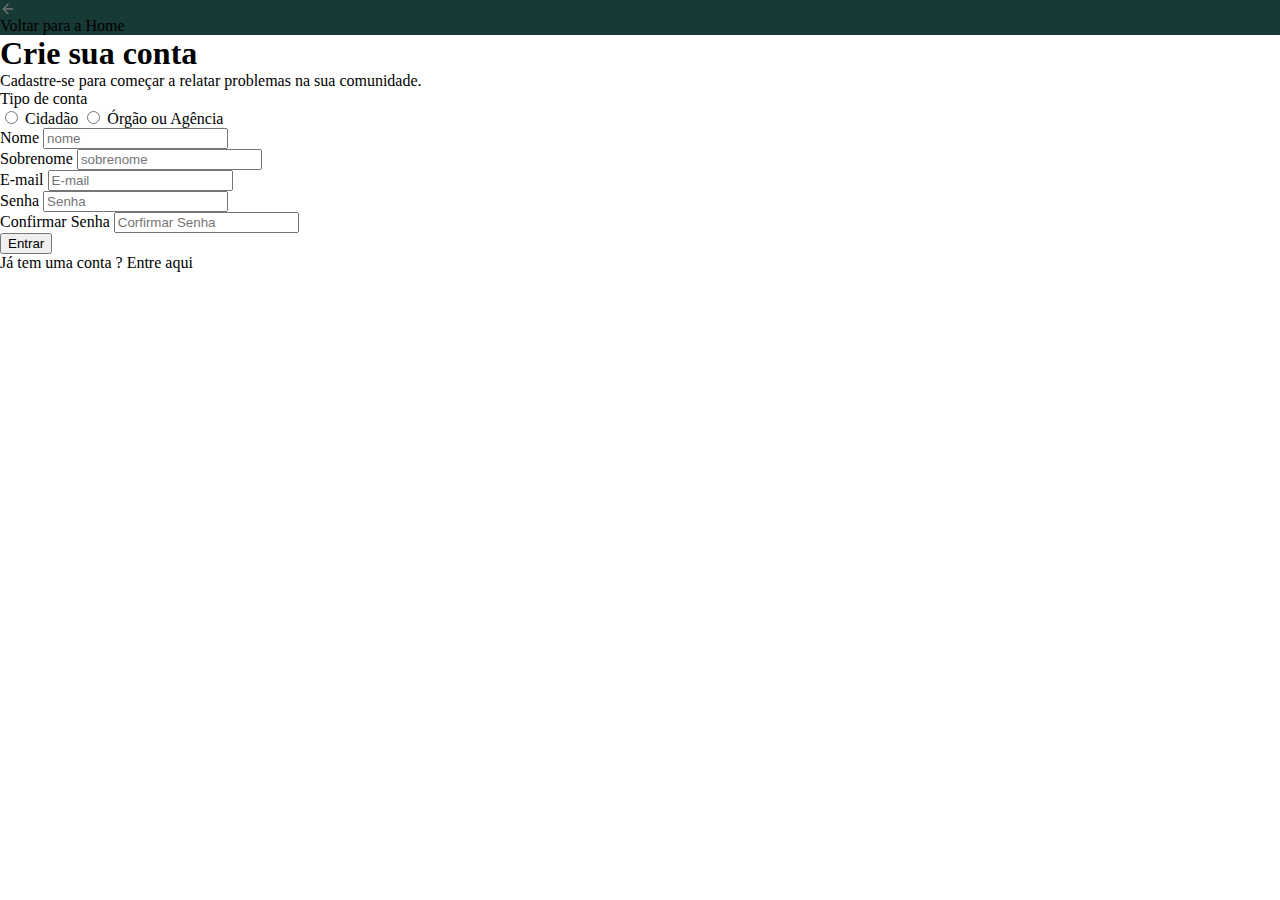
==== cadastro.html @ 89714b39 "Ajustando cadastro" ====
<!DOCTYPE html>
<html lang="pt-br">

<head>
    <meta charset="UTF-8">
    <meta name="viewport" content="width=device-width, initial-scale=1.0">
    <link rel="stylesheet" href="style.css">
    <title>Cadastro do Cidadão</title>
</head>

<body>
    <header>
        <nav>
            <a href="index.html"><img src="img/login e cadastro/voltar.svg" alt="Voltar">Voltar para a Home</a>
        </nav>
    </header>
    <main>
        <section>
            <div>
                <h1>Crie sua conta</h1>
                <p>Cadastre-se para começar a relatar problemas na sua comunidade.</p>
                <form>
                    <div>
                        <p>Tipo de conta</p>
                        <label><input type="radio" name="tipoConta" value="cidadao"> Cidadão</label>
                        <label><input type="radio" name="tipoConta" value="agencia"> Órgão ou Agência</label>
                    </div>
                    <div>
                        <label for="nome">Nome</label>
                        <input type="text" name="name" id="nome" placeholder="nome">
                    </div>
                    <div>
                        <label for="sobrenome">Sobrenome</label>
                        <input type="text" name="name" id="sobrenome" placeholder="sobrenome">
                    </div>
                    <div>
                        <label for="email">E-mail</label>
                        <input type="email" name="email" id="email" placeholder="E-mail">
                    </div>
                    <div>
                        <label for="senha">Senha</label>
                        <input type="password" name="senha" id="senha" placeholder="Senha">
                    </div>
                    <div>
                        <label for="senha">Confirmar Senha</label>
                        <input type="password" name="senha" id="senha" placeholder="Corfirmar Senha">
                    </div>
                    <button type="submit">Entrar</button>
                    <p>Já tem uma conta ?<a href="login.html"> Entre aqui</a></p>
                </form>
            </div>
        </section>
    </main>
</body>

</html>
---- style.css ----
/* Global */

@import 'css/global/footer.css';
@import 'css/global/global.css';
@import 'css/global/header-admin.css';
@import 'css/global/header-cidadao.css';
@import 'css/global/header-home.css';
@import 'css/global/header-orgao.css';
@import 'css/global/tipografia.css';

/* Utilidades */

@import 'css/utilidades/componentes.css';
@import 'css/utilidades/cores.css';
@import 'css/utilidades/tipografia.css';

/* Home */

@import 'css/home/comunidade.css';
@import 'css/home/funciona.css';
@import 'css/home/introducao.css';

/* Login */

@import 'css/login/login.css';

/* Cadastro */ 

@import 'css/cadastro/cadastro.css;

/* Admin */



/* Cidadão */



/* Órgão */
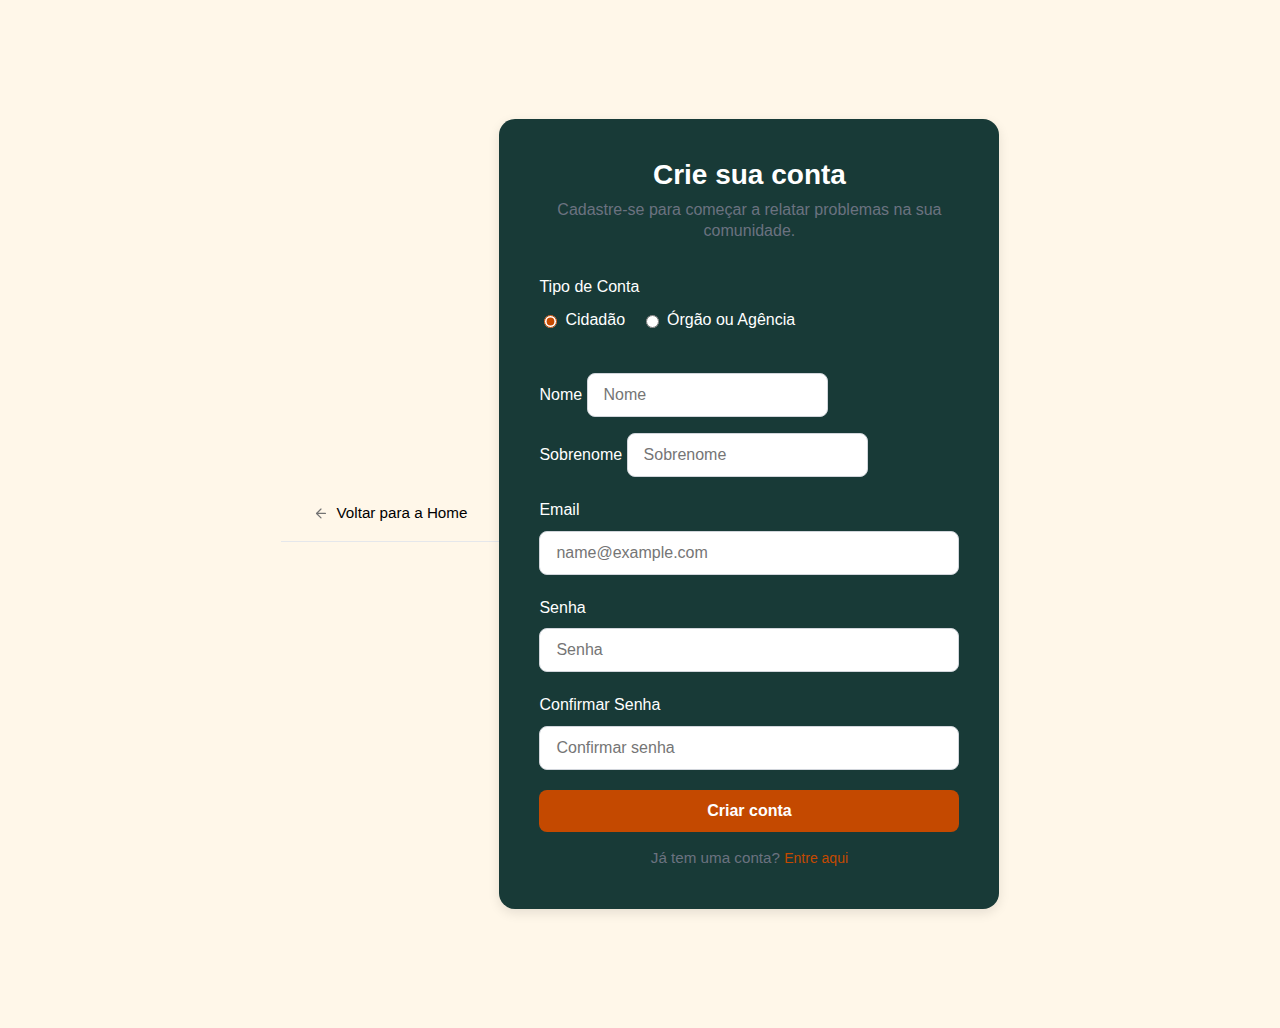
==== commit 2dbf32f6: "Ajustando tela de Cadastro" ====
--- a/cadastro.html
+++ b/cadastro.html
@@ -2,53 +2,84 @@
 <html lang="pt-br">
 
 <head>
-    <meta charset="UTF-8">
-    <meta name="viewport" content="width=device-width, initial-scale=1.0">
-    <link rel="stylesheet" href="style.css">
-    <title>Cadastro do Cidadão</title>
+    <meta charset="UTF-8" />
+    <meta name="viewport" content="width=device-width, initial-scale=1.0" />
+    <link rel="stylesheet" href="style.css" />
+    <title>Cadastro • Alerta Verde</title>
 </head>
 
-<body>
-    <header>
-        <nav>
-            <a href="index.html"><img src="img/login e cadastro/voltar.svg" alt="Voltar">Voltar para a Home</a>
-        </nav>
+<body class="login-bg">
+    <header class="menu-login">
+        <div>
+            <a href="index.html" class="voltar-link">
+                <img src="img/login e cadastro/voltar.svg" alt="Voltar" class="voltar-icon" />
+                Voltar para a Home
+            </a>
+        </div>
     </header>
-    <main>
-        <section>
-            <div>
-                <h1>Crie sua conta</h1>
-                <p>Cadastre-se para começar a relatar problemas na sua comunidade.</p>
-                <form>
-                    <div>
-                        <p>Tipo de conta</p>
-                        <label><input type="radio" name="tipoConta" value="cidadao"> Cidadão</label>
-                        <label><input type="radio" name="tipoConta" value="agencia"> Órgão ou Agência</label>
+    <main class="login-container">
+        <section class="formulario-box">
+            <div class="formulario-header">
+                <h1 class="formulario-titulo">Crie sua conta</h1>
+                <p class="formulario-subtitulo">Cadastre-se para começar a relatar problemas na sua comunidade.</p>
+            </div>
+
+            <form class="formulario">
+                <!-- Tipo de Conta -->
+                <div class="formulario-campo">
+                    <label class="formulario-label">Tipo de Conta</label>
+                    <div class="formulario-radio-group">
+                        <label class="formulario-radio">
+                            <input type="radio" name="tipoConta" value="cidadao" checked /> Cidadão
+                        </label>
+                        <label class="formulario-radio">
+                            <input type="radio" name="tipoConta" value="agencia" /> Órgão ou Agência
+                        </label>
                     </div>
-                    <div>
-                        <label for="nome">Nome</label>
-                        <input type="text" name="name" id="nome" placeholder="nome">
+                </div>
+
+                <!-- Nome e Sobrenome -->
+                <div class="formulario-campo form-duplo">
+                    <div class="form-metade">
+                        <label for="nome" class="formulario-label">Nome</label>
+                        <input type="text" id="nome" name="nome" placeholder="Nome" class="formulario-input" />
                     </div>
-                    <div>
-                        <label for="sobrenome">Sobrenome</label>
-                        <input type="text" name="name" id="sobrenome" placeholder="sobrenome">
+                    <div class="form-metade">
+                        <label for="sobrenome" class="formulario-label">Sobrenome</label>
+                        <input type="text" id="sobrenome" name="sobrenome" placeholder="Sobrenome"
+                            class="formulario-input" />
                     </div>
-                    <div>
-                        <label for="email">E-mail</label>
-                        <input type="email" name="email" id="email" placeholder="E-mail">
-                    </div>
-                    <div>
-                        <label for="senha">Senha</label>
-                        <input type="password" name="senha" id="senha" placeholder="Senha">
-                    </div>
-                    <div>
-                        <label for="senha">Confirmar Senha</label>
-                        <input type="password" name="senha" id="senha" placeholder="Corfirmar Senha">
-                    </div>
-                    <button type="submit">Entrar</button>
-                    <p>Já tem uma conta ?<a href="login.html"> Entre aqui</a></p>
-                </form>
-            </div>
+                </div>
+
+                <!-- Email -->
+                <div class="formulario-campo">
+                    <label for="email" class="formulario-label">Email</label>
+                    <input type="email" id="email" name="email" placeholder="name@example.com"
+                        class="formulario-input" />
+                </div>
+
+                <!-- Senha -->
+                <div class="formulario-campo">
+                    <label for="senha" class="formulario-label">Senha</label>
+                    <input type="password" id="senha" name="senha" placeholder="Senha" class="formulario-input" />
+                </div>
+
+                <!-- Confirmar Senha -->
+                <div class="formulario-campo">
+                    <label for="confirmarSenha" class="formulario-label">Confirmar Senha</label>
+                    <input type="password" id="confirmarSenha" name="confirmarSenha" placeholder="Confirmar senha"
+                        class="formulario-input" />
+                </div>
+
+                <!-- Botão de cadastro -->
+                <button type="submit" class="formulario-botao">Criar conta</button>
+
+                <!-- Link para login -->
+                <p class="formulario-link-texto">
+                    Já tem uma conta?
+                    <a href="login.html" class="formulario-link">Entre aqui</a>
+                </p>
+            </form>
         </section>
     </main>
 </body>
--- a/style.css
+++ b/style.css
@@ -26,7 +26,7 @@
 
 /* Cadastro */ 
 
-@import 'css/cadastro/cadastro.css;
+@import 'css/cadastro/cadastro.css';
 
 /* Admin */
 
